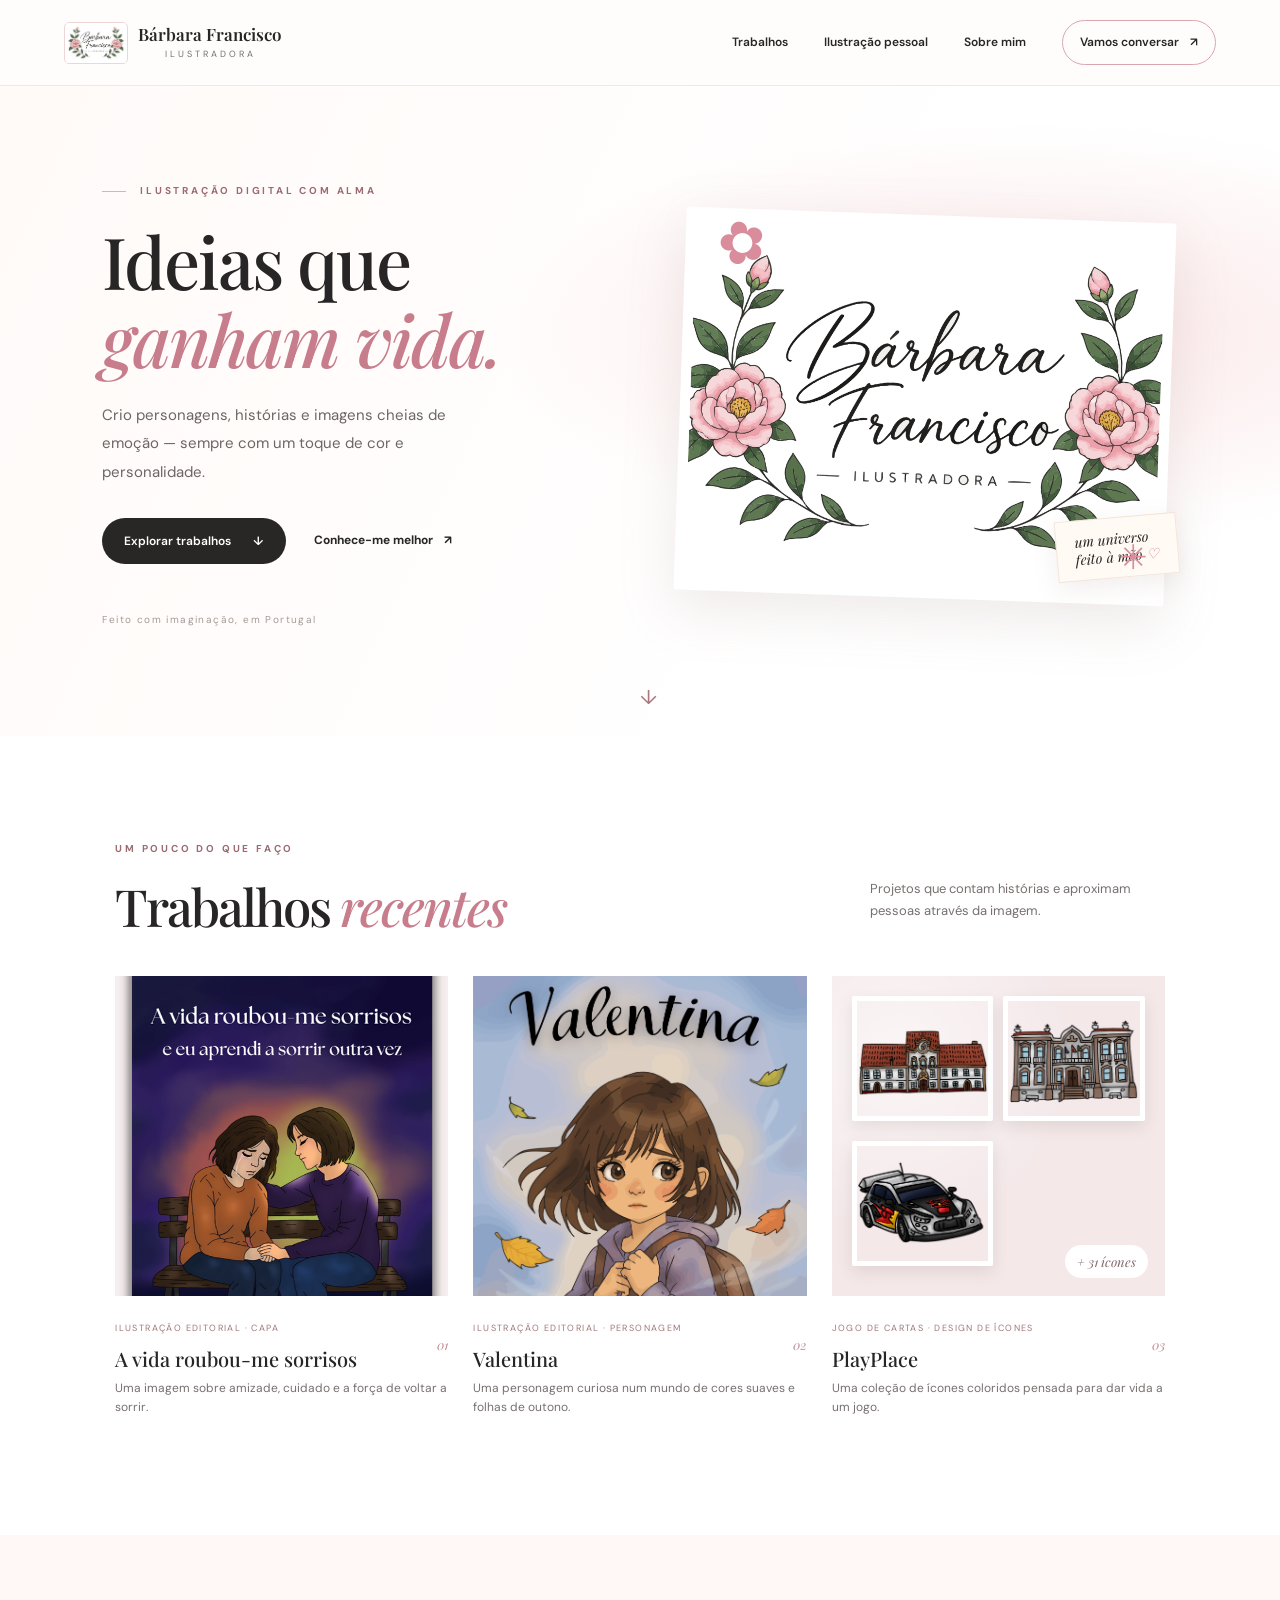
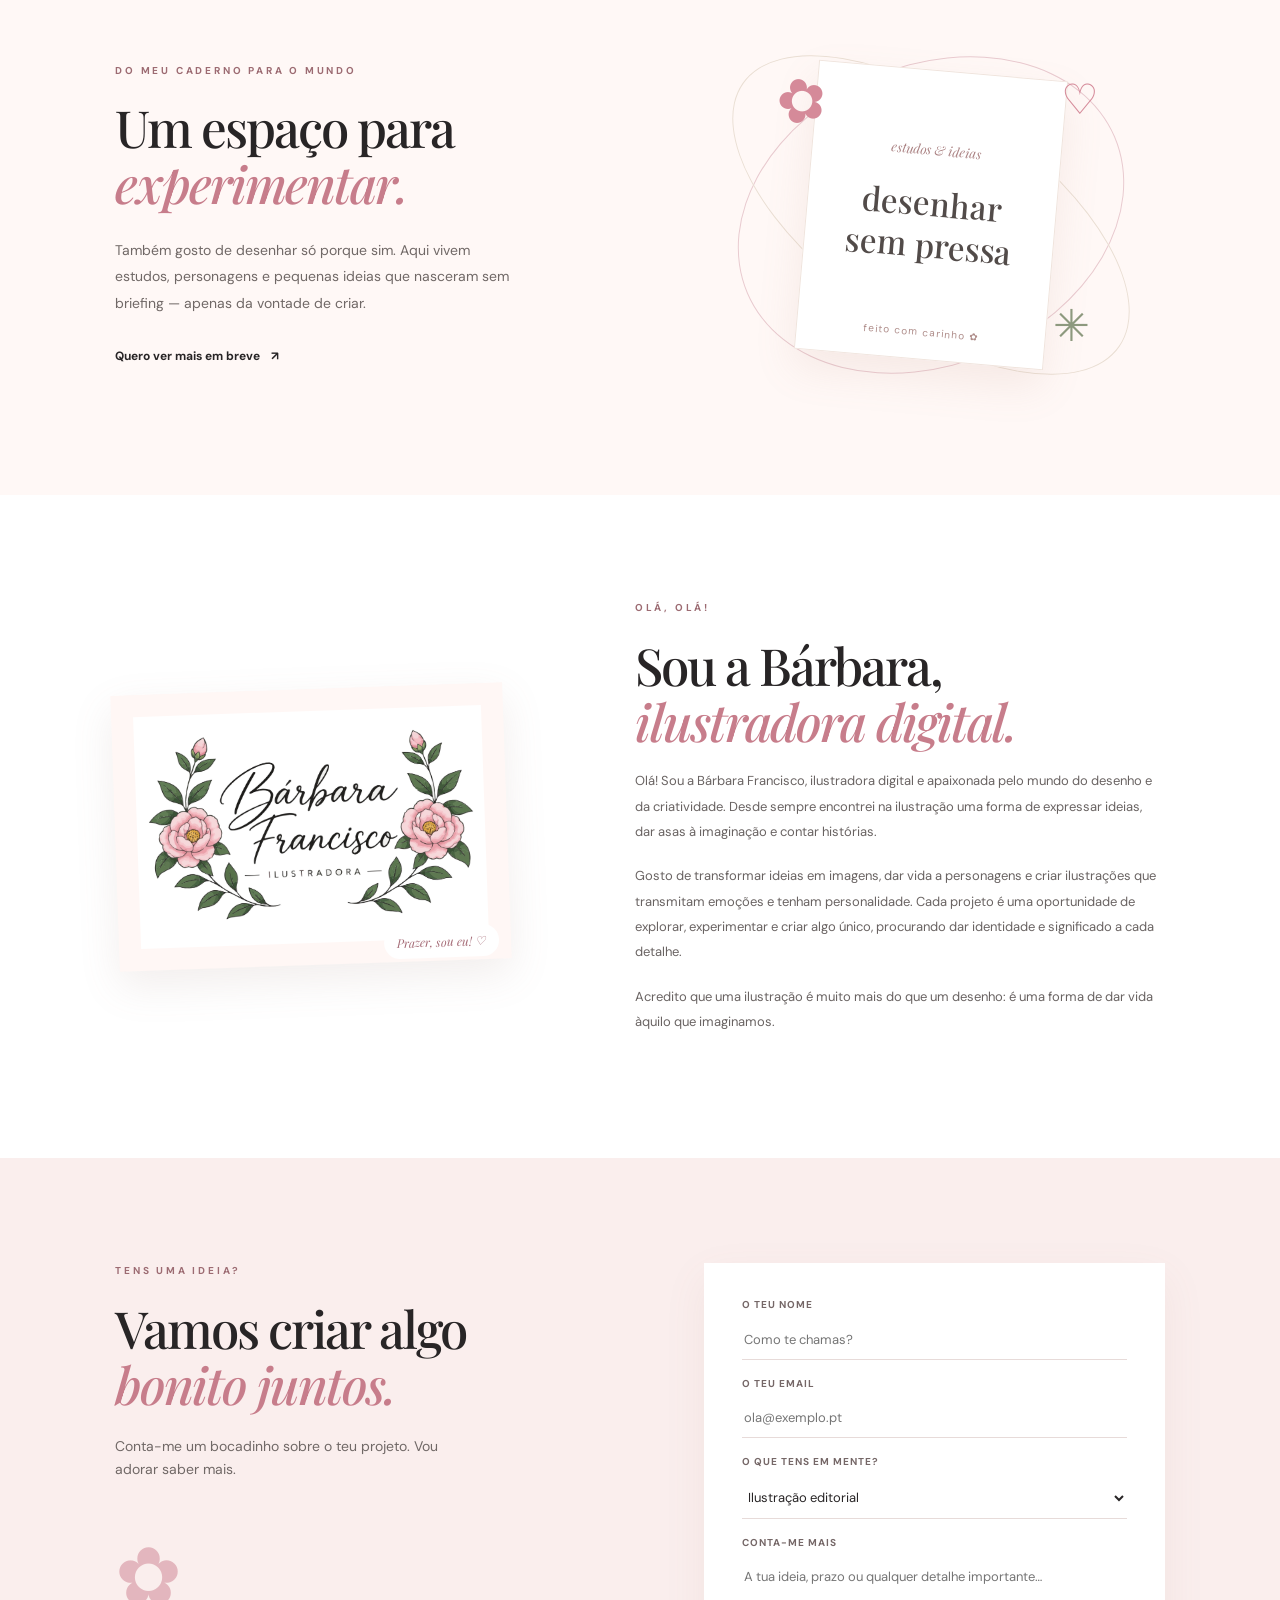
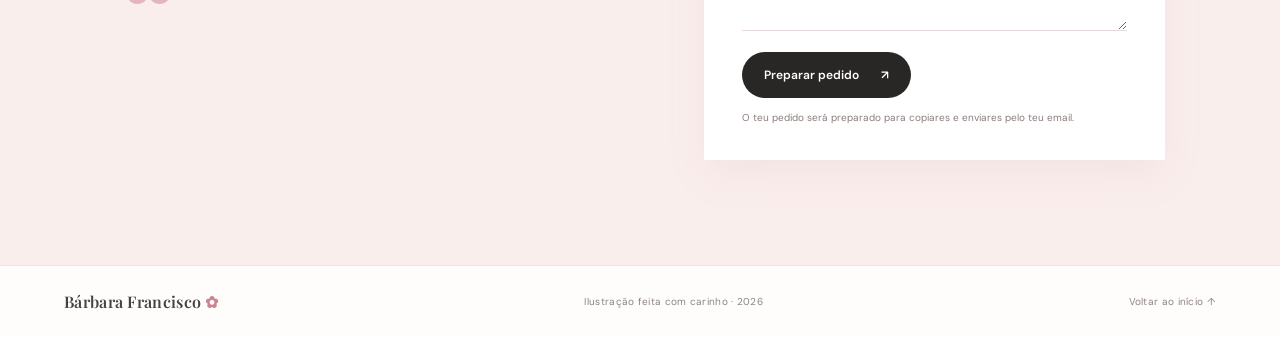
==== index.html @ 8c9d173a "Publica o portefólio inicial" ====
<!doctype html>
<html lang="pt-PT">
<head>
  <meta charset="utf-8">
  <meta name="viewport" content="width=device-width, initial-scale=1">
  <meta name="theme-color" content="#fff6f5">
  <meta name="description" content="Portefólio de Bárbara Francisco, ilustradora digital. Ilustração editorial, personagens e projetos visuais feitos com personalidade.">
  <meta name="robots" content="index,follow">
  <link rel="canonical" href="https://barbarafrancisco2007-wq.github.io/portfolio-barbara-francisco/">
  <meta property="og:title" content="Bárbara Francisco — Ilustradora">
  <meta property="og:description" content="Portefólio de Bárbara Francisco, ilustradora digital.">
  <meta property="og:image" content="https://barbarafrancisco2007-wq.github.io/portfolio-barbara-francisco/capa-vida.png">
  <title>Bárbara Francisco — Ilustradora</title>
  <link rel="preconnect" href="https://fonts.googleapis.com">
  <link rel="preconnect" href="https://fonts.gstatic.com" crossorigin>
  <link href="https://fonts.googleapis.com/css2?family=DM+Sans:wght@400;500;600;700&family=Playfair+Display:ital,wght@0,500;0,600;0,700;1,500&display=swap" rel="stylesheet">
  <link rel="stylesheet" href="styles.css">
</head>
<body>
  <header class="site-header">
    <a class="brand" href="#inicio" aria-label="Bárbara Francisco, início"><img class="brand-logo" src="logo-barbara.png" alt=""><span>Bárbara Francisco<small>ilustradora</small></span></a>
    <button class="menu-toggle" aria-label="Abrir menu" aria-expanded="false">☰</button>
    <nav class="nav" aria-label="Navegação principal">
      <a href="#trabalhos">Trabalhos</a><a href="#pessoal">Ilustração pessoal</a><a href="#sobre">Sobre mim</a><a class="nav-cta" href="#contacto">Vamos conversar <span>↗</span></a>
    </nav>
  </header>
  <main>
    <section class="hero" id="inicio">
      <div class="hero-copy">
        <p class="eyebrow"><span></span> Ilustração digital com alma</p>
        <h1>Ideias que<br><em>ganham vida.</em></h1>
        <p class="hero-text">Crio personagens, histórias e imagens cheias de emoção — sempre com um toque de cor e personalidade.</p>
        <div class="hero-actions"><a class="button button-dark" href="#trabalhos">Explorar trabalhos <span>↓</span></a><a class="text-link" href="#sobre">Conhece-me melhor <span>↗</span></a></div>
        <span class="hero-note">Feito com imaginação, em Portugal</span>
      </div>
      <div class="hero-art"><div class="hero-frame"><img src="logo-barbara.png" alt="Logótipo de Bárbara Francisco, com flores cor-de-rosa e folhagem verde"></div><span class="scribble scribble-one">✿</span><span class="scribble scribble-two">✳</span><div class="art-caption">um universo<br>feito à mão <span>♡</span></div></div>
      <a class="scroll-cue" href="#trabalhos" aria-label="Descer para trabalhos">↓</a>
    </section>
    <section class="work-section section-pad" id="trabalhos">
      <div class="section-heading"><div><p class="eyebrow">Um pouco do que faço</p><h2>Trabalhos <em>recentes</em></h2></div><p>Projetos que contam histórias e aproximam pessoas através da imagem.</p></div>
      <div class="project-grid">
        <article class="project-card project-tall"><a class="project-image" href="capa-vida.png" target="_blank" aria-label="Ver imagem da capa A vida roubou-me sorrisos"><img src="capa-vida.png" alt="Capa do livro A vida roubou-me sorrisos e eu aprendi a sorrir outra vez" loading="lazy"><span class="image-arrow">↗</span></a><div class="project-meta"><div><span class="project-type">Ilustração editorial · Capa</span><h3>A vida roubou-me sorrisos</h3></div><span class="project-index">01</span></div><p class="project-description">Uma imagem sobre amizade, cuidado e a força de voltar a sorrir.</p></article>
        <article class="project-card"><a class="project-image valentina-image" href="valentina.png" target="_blank" aria-label="Ver ilustração de Valentina"><img src="valentina.png" alt="Ilustração da personagem Valentina, com folhas de outono" loading="lazy"><span class="image-arrow">↗</span></a><div class="project-meta"><div><span class="project-type">Ilustração editorial · Personagem</span><h3>Valentina</h3></div><span class="project-index">02</span></div><p class="project-description">Uma personagem curiosa num mundo de cores suaves e folhas de outono.</p></article>
        <article class="project-card"><a class="icon-mosaic" href="#playplace" aria-label="Ver ícones do jogo PlayPlace"><img src="playplace-01.png" alt="Ícone ilustrado do jogo de cartas PlayPlace" loading="lazy"><img src="playplace-02.png" alt="Outro ícone do jogo PlayPlace" loading="lazy"><img src="playplace-03.png" alt="Outro ícone do jogo PlayPlace" loading="lazy"><span class="mosaic-label">+ 31 ícones</span></a><div class="project-meta" id="playplace"><div><span class="project-type">Jogo de cartas · Design de ícones</span><h3>PlayPlace</h3></div><span class="project-index">03</span></div><p class="project-description">Uma coleção de ícones coloridos pensada para dar vida a um jogo.</p></article>
      </div>
    </section>
    <section class="personal-section section-pad" id="pessoal"><div class="personal-copy"><p class="eyebrow">Do meu caderno para o mundo</p><h2>Um espaço para<br><em>experimentar.</em></h2><p>Também gosto de desenhar só porque sim. Aqui vivem estudos, personagens e pequenas ideias que nasceram sem briefing — apenas da vontade de criar.</p><a class="text-link" href="#contacto">Quero ver mais em breve <span>↗</span></a></div><div class="personal-art"><div class="doodle d1">✿</div><div class="doodle d2">✳</div><div class="doodle d3">♡</div><div class="note-card"><span>estudos &amp; ideias</span><strong>desenhar<br>sem pressa</strong><span class="note-mark">feito com carinho ✿</span></div><div class="orbit orbit-a"></div><div class="orbit orbit-b"></div></div></section>
    <section class="about-section section-pad" id="sobre"><div class="about-mark"><img src="logo-barbara.png" alt="Logótipo floral Bárbara Francisco — Ilustradora" loading="lazy"><span>Prazer, sou eu! ♡</span></div><div class="about-copy"><p class="eyebrow">Olá, olá!</p><h2>Sou a Bárbara,<br><em>ilustradora digital.</em></h2><p>Olá! Sou a Bárbara Francisco, ilustradora digital e apaixonada pelo mundo do desenho e da criatividade. Desde sempre encontrei na ilustração uma forma de expressar ideias, dar asas à imaginação e contar histórias.</p><p>Gosto de transformar ideias em imagens, dar vida a personagens e criar ilustrações que transmitam emoções e tenham personalidade. Cada projeto é uma oportunidade de explorar, experimentar e criar algo único, procurando dar identidade e significado a cada detalhe.</p><p>Acredito que uma ilustração é muito mais do que um desenho: é uma forma de dar vida àquilo que imaginamos.</p></div></section>
    <section class="contact-section section-pad" id="contacto"><div class="contact-intro"><p class="eyebrow">Tens uma ideia?</p><h2>Vamos criar algo<br><em>bonito juntos.</em></h2><p>Conta-me um bocadinho sobre o teu projeto. Vou adorar saber mais.</p><div class="contact-flower">✿</div></div><form class="contact-form" id="contact-form"><label>O teu nome<input name="name" autocomplete="name" placeholder="Como te chamas?" required></label><label>O teu email<input name="email" type="email" autocomplete="email" placeholder="ola@exemplo.pt" required></label><label>O que tens em mente?<select name="service"><option>Ilustração editorial</option><option>Personagens</option><option>Ícones e jogos</option><option>Outro projeto</option></select></label><label>Conta-me mais<textarea name="message" rows="3" placeholder="A tua ideia, prazo ou qualquer detalhe importante…" required></textarea></label><button class="button button-dark" type="submit">Preparar pedido <span>↗</span></button><p class="form-status" id="form-status" aria-live="polite">O teu pedido será preparado para copiares e enviares pelo teu email.</p></form></section>
  </main>
  <footer><a class="footer-brand" href="#inicio">Bárbara Francisco <span>✿</span></a><span>Ilustração feita com carinho · 2026</span><a href="#inicio">Voltar ao início ↑</a></footer>
  <script src="script.js"></script>
</body>
</html>
---- styles.css ----
:root{--pink:#e9a9b7;--pink-light:#fff1f1;--pink-pale:#fff8f6;--green:#66745d;--ink:#282526;--muted:#77706f;--line:#eadfdd;--cream:#fcf8f4;--serif:'Playfair Display',Georgia,serif;--sans:'DM Sans',Arial,sans-serif}*{box-sizing:border-box}html{scroll-behavior:smooth}body{margin:0;color:var(--ink);background:#fffdfb;font-family:var(--sans);line-height:1.65}a{color:inherit;text-decoration:none}.site-header{height:86px;padding:0 max(5vw,24px);display:flex;align-items:center;justify-content:space-between;border-bottom:1px solid #f1e9e7;background:#fffdfbf2;position:sticky;top:0;z-index:10;backdrop-filter:blur(14px)}.brand{display:flex;align-items:center;gap:10px;font-family:var(--serif);font-size:17px;font-weight:600;line-height:1.1}.brand-logo{width:64px;height:42px;object-fit:contain;object-position:center;border-radius:5px;background:#fff;border:1px solid #f0d5d7}.brand small{display:block;text-align:center;margin-top:5px;font:9px var(--sans);letter-spacing:3px;text-transform:uppercase;color:var(--muted)}.nav{display:flex;align-items:center;gap:36px;font-size:12px;font-weight:600}.nav>a:not(.nav-cta){transition:color .2s}.nav>a:hover,.text-link:hover{color:#b9657d}.nav-cta{padding:12px 17px;border:1px solid #d9a6ae;border-radius:30px}.nav-cta span,.text-link span{margin-left:8px}.menu-toggle{display:none;border:0;background:none;font-size:24px}.hero{min-height:650px;padding:68px max(8vw,32px) 78px;display:grid;grid-template-columns:1fr 1fr;align-items:center;gap:5vw;background:radial-gradient(ellipse at 80% 38%,#fbe6e7 0,transparent 37%),linear-gradient(115deg,#fffaf8,#fff 65%);position:relative;overflow:hidden}.hero-copy{max-width:560px;position:relative;z-index:2}.eyebrow{font-size:10px;text-transform:uppercase;letter-spacing:2.8px;color:#9c6b72;font-weight:700;margin:0 0 21px}.eyebrow span{display:inline-block;width:24px;height:1px;background:var(--pink);vertical-align:middle;margin-right:9px}.hero h1,h2{font:500 clamp(42px,5.6vw,74px)/1.09 var(--serif);letter-spacing:-2px;margin:0 0 24px}.hero h1 em,h2 em{color:#c77d8b;font-weight:500}.hero-text{max-width:390px;font-size:15px;color:#6c6664;line-height:1.9}.hero-actions{display:flex;align-items:center;gap:28px;margin-top:32px}.button{border:0;border-radius:40px;padding:15px 22px;font:600 12px var(--sans);cursor:pointer;display:inline-flex;gap:22px;align-items:center;transition:transform .2s,background .2s}.button:hover{transform:translateY(-2px)}.button-dark{background:#292626;color:white}.button-dark:hover{background:#5e4a4b}.text-link{font-size:12px;font-weight:700}.hero-note{display:block;margin-top:48px;color:#a49a96;font-size:10px;letter-spacing:1.4px}.hero-art{position:relative;display:grid;place-items:center;min-height:440px}.hero-frame{position:relative;width:min(100%,490px);aspect-ratio:1.28;transform:rotate(2deg);border:10px solid white;box-shadow:0 18px 55px #a78d8930;border-radius:3px;overflow:hidden;background:white}.hero-frame img{width:100%;height:100%;object-fit:cover}.scribble{position:absolute;color:#d88c9c;z-index:2}.scribble-one{top:2%;left:9%;font-size:58px;transform:rotate(-15deg)}.scribble-two{right:6%;bottom:9%;font-size:34px}.art-caption{position:absolute;right:0;bottom:11%;padding:12px 18px;background:#fffaf3;border:1px solid #f3e5db;box-shadow:0 8px 24px #977b7020;font:italic 14px var(--serif);transform:rotate(-5deg);line-height:1.25}.art-caption span{color:#d98292}.scroll-cue{position:absolute;bottom:22px;left:50%;font-size:20px;color:#aa777c}.section-pad{padding:105px max(9vw,32px)}.work-section{background:#fff}.section-heading{display:flex;justify-content:space-between;align-items:end;gap:30px;margin-bottom:42px}.section-heading h2,.personal-copy h2,.about-copy h2,.contact-intro h2{font-size:clamp(38px,4vw,54px);margin-bottom:0}.section-heading>p{max-width:295px;color:var(--muted);font-size:13px}.project-grid{display:grid;grid-template-columns:1fr 1fr 1fr;gap:25px}.project-card{min-width:0}.project-image{height:320px;display:block;position:relative;overflow:hidden;background:#f6eeee}.project-image img{height:100%;width:100%;object-fit:cover;transition:transform .45s}.project-image:hover img{transform:scale(1.035)}.project-tall .project-image img{object-position:center 30%}.valentina-image img{object-position:center 27%}.image-arrow{position:absolute;right:13px;top:13px;width:36px;height:36px;background:#fff;border-radius:50%;display:grid;place-items:center;opacity:0;transition:opacity .2s}.project-image:hover .image-arrow{opacity:1}.project-meta{display:flex;justify-content:space-between;align-items:center;padding-top:17px}.project-type{font-size:9px;letter-spacing:1.4px;text-transform:uppercase;color:#a07878}.project-meta h3{font:500 20px var(--serif);margin:5px 0}.project-index{font:italic 13px var(--serif);color:#bd8991}.project-description{font-size:12px;color:var(--muted);margin-top:2px}.icon-mosaic{height:320px;background:#f4e8e9;display:grid;grid-template-columns:1fr 1fr;gap:10px;padding:20px;position:relative;overflow:hidden}.icon-mosaic:before{content:'';position:absolute;inset:0;background:radial-gradient(circle at 20% 25%,#fff9,transparent 50%)}.icon-mosaic img{position:relative;width:100%;height:125px;object-fit:cover;border:5px solid #fff;border-radius:2px;box-shadow:0 6px 16px #624a4a20}.mosaic-label{position:absolute;bottom:18px;right:17px;background:#fff;color:#80666a;padding:8px 12px;font:italic 13px var(--serif);border-radius:20px}.personal-section{background:var(--pink-pale);display:grid;grid-template-columns:1fr 1fr;gap:9vw;align-items:center;overflow:hidden}.personal-copy{max-width:490px}.personal-copy>p:not(.eyebrow){max-width:400px;color:#706866;font-size:14px;line-height:1.9;margin:25px 0}.personal-art{height:350px;position:relative;display:grid;place-items:center}.note-card{width:250px;height:290px;background:#fff;border:1px solid #f0e4dd;box-shadow:0 18px 40px #b9877920;transform:rotate(5deg);display:flex;flex-direction:column;align-items:center;justify-content:center;position:relative;z-index:2}.note-card>span:first-child{font:italic 13px var(--serif);color:#aa8182}.note-card strong{font:500 33px/1.25 var(--serif);text-align:center;margin:24px 0;color:#524b49}.note-card .note-mark{position:absolute;bottom:18px;font-size:10px;letter-spacing:1px;color:#ae8c89}.doodle{position:absolute;z-index:3;color:#d58a99}.d1{font-size:60px;top:3%;left:17%;transform:rotate(-15deg)}.d2{font-size:44px;bottom:8%;right:16%;color:#8d997e}.d3{font-size:42px;right:14%;top:7%}.orbit{position:absolute;border:1px solid #e9cbd0;border-radius:50%;width:400px;height:300px;transform:rotate(-23deg)}.orbit-b{width:460px;height:220px;transform:rotate(35deg);border-color:#eadfd4}.about-section{display:grid;grid-template-columns:.85fr 1.15fr;gap:10vw;align-items:center;background:#fff}.about-mark{position:relative;background:#fff7f5;padding:22px;transform:rotate(-2deg);box-shadow:0 15px 40px #987b7220}.about-mark img{width:100%;display:block}.about-mark span{position:absolute;bottom:3px;right:12px;padding:8px 13px;background:#fff;border-radius:30px;font:italic 12px var(--serif);color:#a66d78}.about-copy{max-width:600px}.about-copy>p:not(.eyebrow){font-size:13px;color:#696362;line-height:1.95;margin:19px 0}.contact-section{background:#faeeed;display:grid;grid-template-columns:1fr 1fr;gap:10vw}.contact-intro{position:relative}.contact-intro>p:not(.eyebrow){max-width:330px;color:#706866;font-size:14px;margin-top:22px}.contact-flower{font-size:80px;color:#d28a98;opacity:.55;margin:30px 0}.contact-form{background:#fff;padding:34px 38px;box-shadow:0 15px 40px #936d6c14}.contact-form label{display:block;font-size:10px;letter-spacing:1px;text-transform:uppercase;font-weight:700;color:#756767;margin-bottom:16px}.contact-form input,.contact-form select,.contact-form textarea{display:block;width:100%;margin-top:6px;padding:11px 2px;border:0;border-bottom:1px solid #e7dbd9;background:transparent;font:13px var(--sans);color:var(--ink);outline:none;resize:vertical}.contact-form input:focus,.contact-form select:focus,.contact-form textarea:focus{border-color:#c77d8b}.contact-form .button{margin-top:5px}.form-status{font-size:10px;color:#897e7b;margin:12px 0 0;line-height:1.6}footer{padding:25px max(5vw,24px);display:flex;justify-content:space-between;align-items:center;border-top:1px solid #f0e6e3;color:#8d8380;font-size:10px;letter-spacing:.3px}.footer-brand{font:600 16px var(--serif);color:#494141}.footer-brand span{color:#cb8492}
@media(max-width:800px){.site-header{height:72px}.menu-toggle{display:block}.nav{display:none;position:absolute;top:71px;left:0;right:0;background:#fffdfb;padding:20px 25px 24px;flex-direction:column;align-items:stretch;gap:17px;border-bottom:1px solid var(--line)}.nav.open{display:flex}.nav-cta{text-align:center}.hero{grid-template-columns:1fr;padding-top:60px;gap:20px}.hero-copy{max-width:620px}.hero-art{min-height:350px}.hero-frame{width:min(90%,480px)}.hero-note{margin-top:28px}.section-pad{padding:75px 7vw}.project-grid{grid-template-columns:1fr 1fr}.project-card:last-child{grid-column:span 2}.project-card:last-child .icon-mosaic{height:260px;grid-template-columns:repeat(3,1fr);align-items:center}.project-card:last-child .icon-mosaic img{height:170px}.personal-section,.about-section,.contact-section{gap:5vw}.personal-art{transform:scale(.9)}.about-mark{align-self:center}}
@media(max-width:560px){.hero{padding:52px 25px 65px}.hero h1{font-size:52px}.hero-art{min-height:290px}.hero-frame{width:95%;border-width:7px}.hero-actions{gap:17px;flex-wrap:wrap}.section-pad{padding:65px 24px}.section-heading{display:block}.section-heading>p{margin-top:18px}.project-grid{grid-template-columns:1fr;gap:34px}.project-card:last-child{grid-column:auto}.project-image{height:330px}.project-card:last-child .icon-mosaic{height:290px;padding:14px;gap:6px}.project-card:last-child .icon-mosaic img{height:145px}.personal-section,.about-section,.contact-section{grid-template-columns:1fr}.personal-section{gap:15px}.personal-art{min-height:310px;transform:none}.about-section{gap:42px}.about-mark{max-width:400px;margin:auto}.contact-section{gap:30px}.contact-form{padding:26px 22px}.contact-flower{display:none}footer{flex-wrap:wrap;gap:13px}footer>span{order:3;width:100%;text-align:center}}
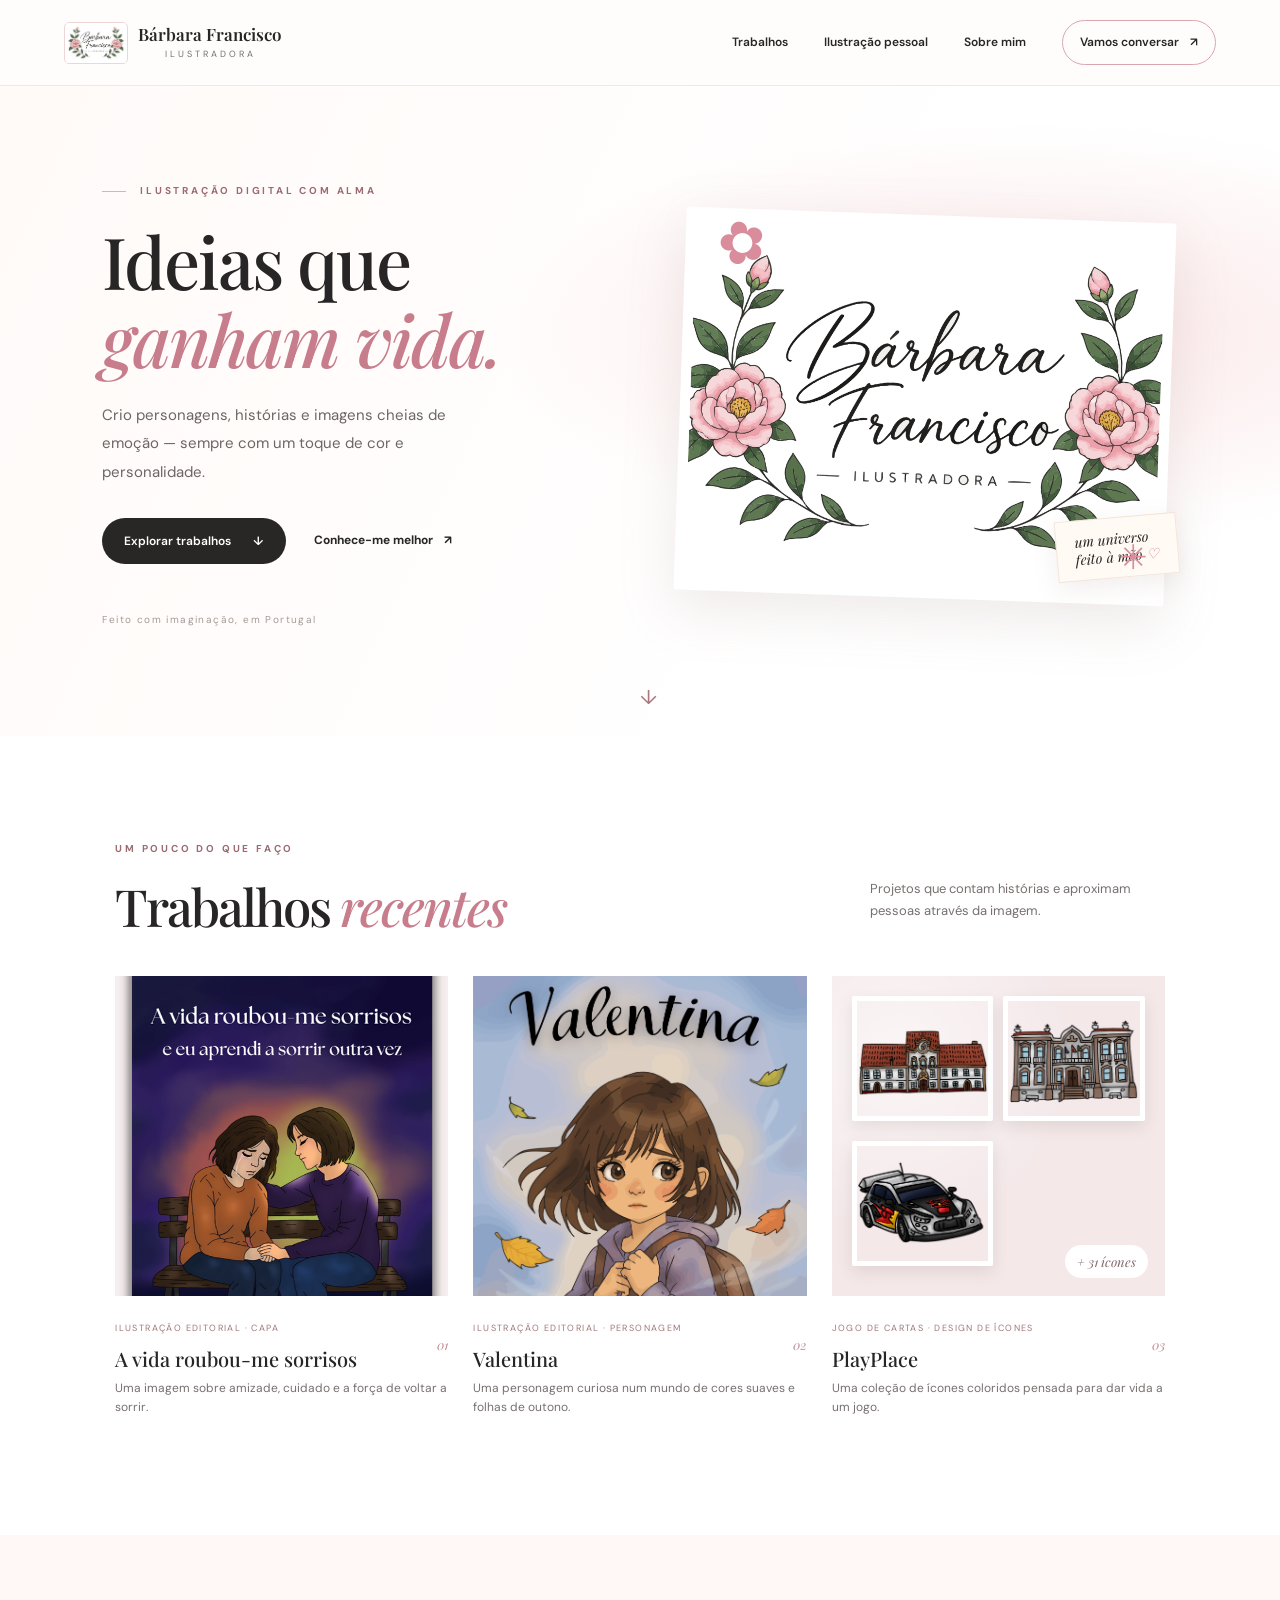
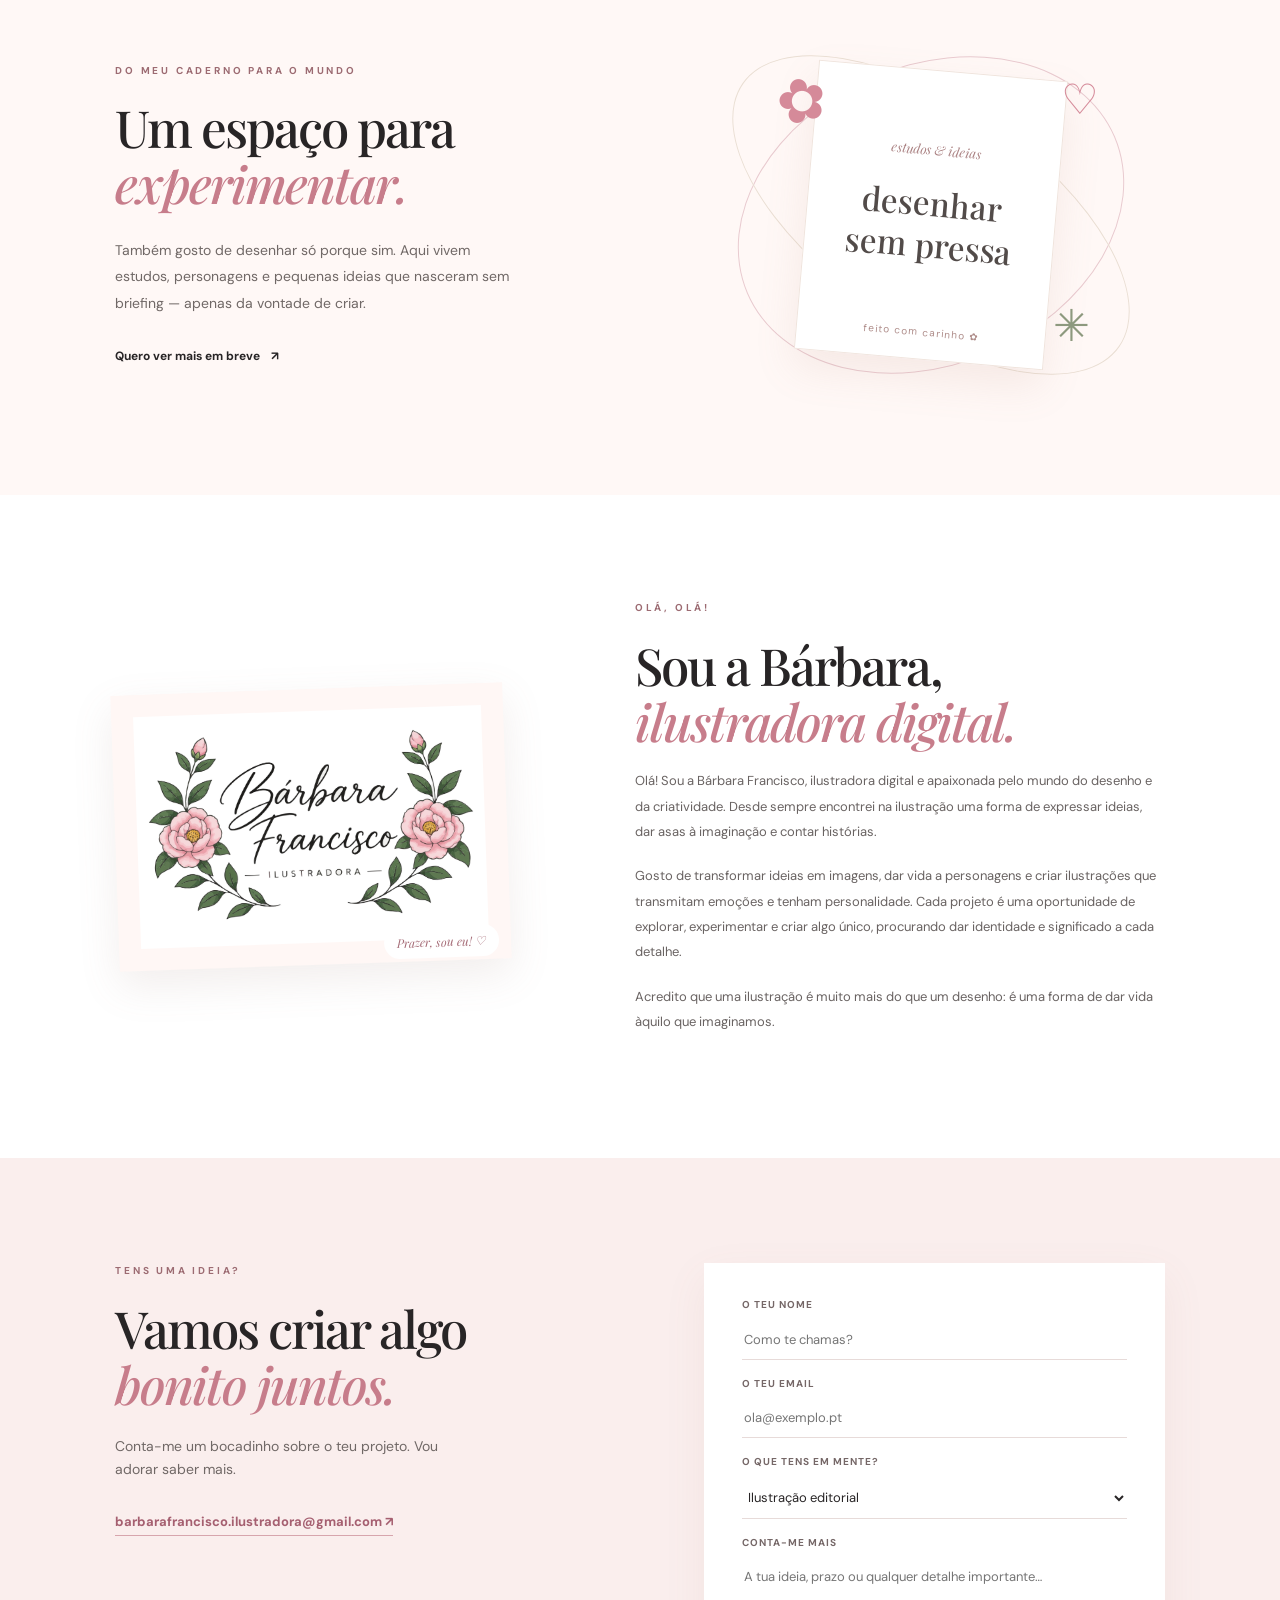
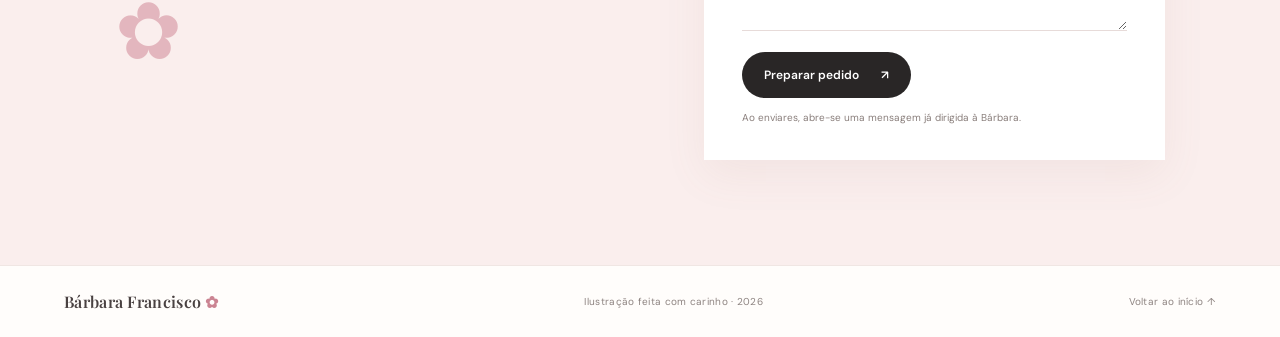
==== commit f8769bfe: "Adiciona email e prepara pedido de contacto" ====
--- a/index.html
+++ b/index.html
@@ -46,7 +46,7 @@
     </section>
     <section class="personal-section section-pad" id="pessoal"><div class="personal-copy"><p class="eyebrow">Do meu caderno para o mundo</p><h2>Um espaço para<br><em>experimentar.</em></h2><p>Também gosto de desenhar só porque sim. Aqui vivem estudos, personagens e pequenas ideias que nasceram sem briefing — apenas da vontade de criar.</p><a class="text-link" href="#contacto">Quero ver mais em breve <span>↗</span></a></div><div class="personal-art"><div class="doodle d1">✿</div><div class="doodle d2">✳</div><div class="doodle d3">♡</div><div class="note-card"><span>estudos &amp; ideias</span><strong>desenhar<br>sem pressa</strong><span class="note-mark">feito com carinho ✿</span></div><div class="orbit orbit-a"></div><div class="orbit orbit-b"></div></div></section>
     <section class="about-section section-pad" id="sobre"><div class="about-mark"><img src="logo-barbara.png" alt="Logótipo floral Bárbara Francisco — Ilustradora" loading="lazy"><span>Prazer, sou eu! ♡</span></div><div class="about-copy"><p class="eyebrow">Olá, olá!</p><h2>Sou a Bárbara,<br><em>ilustradora digital.</em></h2><p>Olá! Sou a Bárbara Francisco, ilustradora digital e apaixonada pelo mundo do desenho e da criatividade. Desde sempre encontrei na ilustração uma forma de expressar ideias, dar asas à imaginação e contar histórias.</p><p>Gosto de transformar ideias em imagens, dar vida a personagens e criar ilustrações que transmitam emoções e tenham personalidade. Cada projeto é uma oportunidade de explorar, experimentar e criar algo único, procurando dar identidade e significado a cada detalhe.</p><p>Acredito que uma ilustração é muito mais do que um desenho: é uma forma de dar vida àquilo que imaginamos.</p></div></section>
-    <section class="contact-section section-pad" id="contacto"><div class="contact-intro"><p class="eyebrow">Tens uma ideia?</p><h2>Vamos criar algo<br><em>bonito juntos.</em></h2><p>Conta-me um bocadinho sobre o teu projeto. Vou adorar saber mais.</p><div class="contact-flower">✿</div></div><form class="contact-form" id="contact-form"><label>O teu nome<input name="name" autocomplete="name" placeholder="Como te chamas?" required></label><label>O teu email<input name="email" type="email" autocomplete="email" placeholder="ola@exemplo.pt" required></label><label>O que tens em mente?<select name="service"><option>Ilustração editorial</option><option>Personagens</option><option>Ícones e jogos</option><option>Outro projeto</option></select></label><label>Conta-me mais<textarea name="message" rows="3" placeholder="A tua ideia, prazo ou qualquer detalhe importante…" required></textarea></label><button class="button button-dark" type="submit">Preparar pedido <span>↗</span></button><p class="form-status" id="form-status" aria-live="polite">O teu pedido será preparado para copiares e enviares pelo teu email.</p></form></section>
+    <section class="contact-section section-pad" id="contacto"><div class="contact-intro"><p class="eyebrow">Tens uma ideia?</p><h2>Vamos criar algo<br><em>bonito juntos.</em></h2><p>Conta-me um bocadinho sobre o teu projeto. Vou adorar saber mais.</p><a class="email-link" href="mailto:barbarafrancisco.ilustradora@gmail.com">barbarafrancisco.ilustradora@gmail.com ↗</a><div class="contact-flower">✿</div></div><form class="contact-form" id="contact-form"><label>O teu nome<input name="name" autocomplete="name" placeholder="Como te chamas?" required></label><label>O teu email<input name="email" type="email" autocomplete="email" placeholder="ola@exemplo.pt" required></label><label>O que tens em mente?<select name="service"><option>Ilustração editorial</option><option>Personagens</option><option>Ícones e jogos</option><option>Outro projeto</option></select></label><label>Conta-me mais<textarea name="message" rows="3" placeholder="A tua ideia, prazo ou qualquer detalhe importante…" required></textarea></label><button class="button button-dark" type="submit">Preparar pedido <span>↗</span></button><p class="form-status" id="form-status" aria-live="polite">Ao enviares, abre-se uma mensagem já dirigida à Bárbara.</p></form></section>
   </main>
   <footer><a class="footer-brand" href="#inicio">Bárbara Francisco <span>✿</span></a><span>Ilustração feita com carinho · 2026</span><a href="#inicio">Voltar ao início ↑</a></footer>
   <script src="script.js"></script>
--- a/styles.css
+++ b/styles.css
@@ -1,3 +1,3 @@
-:root{--pink:#e9a9b7;--pink-light:#fff1f1;--pink-pale:#fff8f6;--green:#66745d;--ink:#282526;--muted:#77706f;--line:#eadfdd;--cream:#fcf8f4;--serif:'Playfair Display',Georgia,serif;--sans:'DM Sans',Arial,sans-serif}*{box-sizing:border-box}html{scroll-behavior:smooth}body{margin:0;color:var(--ink);background:#fffdfb;font-family:var(--sans);line-height:1.65}a{color:inherit;text-decoration:none}.site-header{height:86px;padding:0 max(5vw,24px);display:flex;align-items:center;justify-content:space-between;border-bottom:1px solid #f1e9e7;background:#fffdfbf2;position:sticky;top:0;z-index:10;backdrop-filter:blur(14px)}.brand{display:flex;align-items:center;gap:10px;font-family:var(--serif);font-size:17px;font-weight:600;line-height:1.1}.brand-logo{width:64px;height:42px;object-fit:contain;object-position:center;border-radius:5px;background:#fff;border:1px solid #f0d5d7}.brand small{display:block;text-align:center;margin-top:5px;font:9px var(--sans);letter-spacing:3px;text-transform:uppercase;color:var(--muted)}.nav{display:flex;align-items:center;gap:36px;font-size:12px;font-weight:600}.nav>a:not(.nav-cta){transition:color .2s}.nav>a:hover,.text-link:hover{color:#b9657d}.nav-cta{padding:12px 17px;border:1px solid #d9a6ae;border-radius:30px}.nav-cta span,.text-link span{margin-left:8px}.menu-toggle{display:none;border:0;background:none;font-size:24px}.hero{min-height:650px;padding:68px max(8vw,32px) 78px;display:grid;grid-template-columns:1fr 1fr;align-items:center;gap:5vw;background:radial-gradient(ellipse at 80% 38%,#fbe6e7 0,transparent 37%),linear-gradient(115deg,#fffaf8,#fff 65%);position:relative;overflow:hidden}.hero-copy{max-width:560px;position:relative;z-index:2}.eyebrow{font-size:10px;text-transform:uppercase;letter-spacing:2.8px;color:#9c6b72;font-weight:700;margin:0 0 21px}.eyebrow span{display:inline-block;width:24px;height:1px;background:var(--pink);vertical-align:middle;margin-right:9px}.hero h1,h2{font:500 clamp(42px,5.6vw,74px)/1.09 var(--serif);letter-spacing:-2px;margin:0 0 24px}.hero h1 em,h2 em{color:#c77d8b;font-weight:500}.hero-text{max-width:390px;font-size:15px;color:#6c6664;line-height:1.9}.hero-actions{display:flex;align-items:center;gap:28px;margin-top:32px}.button{border:0;border-radius:40px;padding:15px 22px;font:600 12px var(--sans);cursor:pointer;display:inline-flex;gap:22px;align-items:center;transition:transform .2s,background .2s}.button:hover{transform:translateY(-2px)}.button-dark{background:#292626;color:white}.button-dark:hover{background:#5e4a4b}.text-link{font-size:12px;font-weight:700}.hero-note{display:block;margin-top:48px;color:#a49a96;font-size:10px;letter-spacing:1.4px}.hero-art{position:relative;display:grid;place-items:center;min-height:440px}.hero-frame{position:relative;width:min(100%,490px);aspect-ratio:1.28;transform:rotate(2deg);border:10px solid white;box-shadow:0 18px 55px #a78d8930;border-radius:3px;overflow:hidden;background:white}.hero-frame img{width:100%;height:100%;object-fit:cover}.scribble{position:absolute;color:#d88c9c;z-index:2}.scribble-one{top:2%;left:9%;font-size:58px;transform:rotate(-15deg)}.scribble-two{right:6%;bottom:9%;font-size:34px}.art-caption{position:absolute;right:0;bottom:11%;padding:12px 18px;background:#fffaf3;border:1px solid #f3e5db;box-shadow:0 8px 24px #977b7020;font:italic 14px var(--serif);transform:rotate(-5deg);line-height:1.25}.art-caption span{color:#d98292}.scroll-cue{position:absolute;bottom:22px;left:50%;font-size:20px;color:#aa777c}.section-pad{padding:105px max(9vw,32px)}.work-section{background:#fff}.section-heading{display:flex;justify-content:space-between;align-items:end;gap:30px;margin-bottom:42px}.section-heading h2,.personal-copy h2,.about-copy h2,.contact-intro h2{font-size:clamp(38px,4vw,54px);margin-bottom:0}.section-heading>p{max-width:295px;color:var(--muted);font-size:13px}.project-grid{display:grid;grid-template-columns:1fr 1fr 1fr;gap:25px}.project-card{min-width:0}.project-image{height:320px;display:block;position:relative;overflow:hidden;background:#f6eeee}.project-image img{height:100%;width:100%;object-fit:cover;transition:transform .45s}.project-image:hover img{transform:scale(1.035)}.project-tall .project-image img{object-position:center 30%}.valentina-image img{object-position:center 27%}.image-arrow{position:absolute;right:13px;top:13px;width:36px;height:36px;background:#fff;border-radius:50%;display:grid;place-items:center;opacity:0;transition:opacity .2s}.project-image:hover .image-arrow{opacity:1}.project-meta{display:flex;justify-content:space-between;align-items:center;padding-top:17px}.project-type{font-size:9px;letter-spacing:1.4px;text-transform:uppercase;color:#a07878}.project-meta h3{font:500 20px var(--serif);margin:5px 0}.project-index{font:italic 13px var(--serif);color:#bd8991}.project-description{font-size:12px;color:var(--muted);margin-top:2px}.icon-mosaic{height:320px;background:#f4e8e9;display:grid;grid-template-columns:1fr 1fr;gap:10px;padding:20px;position:relative;overflow:hidden}.icon-mosaic:before{content:'';position:absolute;inset:0;background:radial-gradient(circle at 20% 25%,#fff9,transparent 50%)}.icon-mosaic img{position:relative;width:100%;height:125px;object-fit:cover;border:5px solid #fff;border-radius:2px;box-shadow:0 6px 16px #624a4a20}.mosaic-label{position:absolute;bottom:18px;right:17px;background:#fff;color:#80666a;padding:8px 12px;font:italic 13px var(--serif);border-radius:20px}.personal-section{background:var(--pink-pale);display:grid;grid-template-columns:1fr 1fr;gap:9vw;align-items:center;overflow:hidden}.personal-copy{max-width:490px}.personal-copy>p:not(.eyebrow){max-width:400px;color:#706866;font-size:14px;line-height:1.9;margin:25px 0}.personal-art{height:350px;position:relative;display:grid;place-items:center}.note-card{width:250px;height:290px;background:#fff;border:1px solid #f0e4dd;box-shadow:0 18px 40px #b9877920;transform:rotate(5deg);display:flex;flex-direction:column;align-items:center;justify-content:center;position:relative;z-index:2}.note-card>span:first-child{font:italic 13px var(--serif);color:#aa8182}.note-card strong{font:500 33px/1.25 var(--serif);text-align:center;margin:24px 0;color:#524b49}.note-card .note-mark{position:absolute;bottom:18px;font-size:10px;letter-spacing:1px;color:#ae8c89}.doodle{position:absolute;z-index:3;color:#d58a99}.d1{font-size:60px;top:3%;left:17%;transform:rotate(-15deg)}.d2{font-size:44px;bottom:8%;right:16%;color:#8d997e}.d3{font-size:42px;right:14%;top:7%}.orbit{position:absolute;border:1px solid #e9cbd0;border-radius:50%;width:400px;height:300px;transform:rotate(-23deg)}.orbit-b{width:460px;height:220px;transform:rotate(35deg);border-color:#eadfd4}.about-section{display:grid;grid-template-columns:.85fr 1.15fr;gap:10vw;align-items:center;background:#fff}.about-mark{position:relative;background:#fff7f5;padding:22px;transform:rotate(-2deg);box-shadow:0 15px 40px #987b7220}.about-mark img{width:100%;display:block}.about-mark span{position:absolute;bottom:3px;right:12px;padding:8px 13px;background:#fff;border-radius:30px;font:italic 12px var(--serif);color:#a66d78}.about-copy{max-width:600px}.about-copy>p:not(.eyebrow){font-size:13px;color:#696362;line-height:1.95;margin:19px 0}.contact-section{background:#faeeed;display:grid;grid-template-columns:1fr 1fr;gap:10vw}.contact-intro{position:relative}.contact-intro>p:not(.eyebrow){max-width:330px;color:#706866;font-size:14px;margin-top:22px}.contact-flower{font-size:80px;color:#d28a98;opacity:.55;margin:30px 0}.contact-form{background:#fff;padding:34px 38px;box-shadow:0 15px 40px #936d6c14}.contact-form label{display:block;font-size:10px;letter-spacing:1px;text-transform:uppercase;font-weight:700;color:#756767;margin-bottom:16px}.contact-form input,.contact-form select,.contact-form textarea{display:block;width:100%;margin-top:6px;padding:11px 2px;border:0;border-bottom:1px solid #e7dbd9;background:transparent;font:13px var(--sans);color:var(--ink);outline:none;resize:vertical}.contact-form input:focus,.contact-form select:focus,.contact-form textarea:focus{border-color:#c77d8b}.contact-form .button{margin-top:5px}.form-status{font-size:10px;color:#897e7b;margin:12px 0 0;line-height:1.6}footer{padding:25px max(5vw,24px);display:flex;justify-content:space-between;align-items:center;border-top:1px solid #f0e6e3;color:#8d8380;font-size:10px;letter-spacing:.3px}.footer-brand{font:600 16px var(--serif);color:#494141}.footer-brand span{color:#cb8492}
+:root{--pink:#e9a9b7;--pink-light:#fff1f1;--pink-pale:#fff8f6;--green:#66745d;--ink:#282526;--muted:#77706f;--line:#eadfdd;--cream:#fcf8f4;--serif:'Playfair Display',Georgia,serif;--sans:'DM Sans',Arial,sans-serif}*{box-sizing:border-box}html{scroll-behavior:smooth}body{margin:0;color:var(--ink);background:#fffdfb;font-family:var(--sans);line-height:1.65}a{color:inherit;text-decoration:none}.site-header{height:86px;padding:0 max(5vw,24px);display:flex;align-items:center;justify-content:space-between;border-bottom:1px solid #f1e9e7;background:#fffdfbf2;position:sticky;top:0;z-index:10;backdrop-filter:blur(14px)}.brand{display:flex;align-items:center;gap:10px;font-family:var(--serif);font-size:17px;font-weight:600;line-height:1.1}.brand-logo{width:64px;height:42px;object-fit:contain;object-position:center;border-radius:5px;background:#fff;border:1px solid #f0d5d7}.brand small{display:block;text-align:center;margin-top:5px;font:9px var(--sans);letter-spacing:3px;text-transform:uppercase;color:var(--muted)}.nav{display:flex;align-items:center;gap:36px;font-size:12px;font-weight:600}.nav>a:not(.nav-cta){transition:color .2s}.nav>a:hover,.text-link:hover{color:#b9657d}.nav-cta{padding:12px 17px;border:1px solid #d9a6ae;border-radius:30px}.nav-cta span,.text-link span{margin-left:8px}.menu-toggle{display:none;border:0;background:none;font-size:24px}.hero{min-height:650px;padding:68px max(8vw,32px) 78px;display:grid;grid-template-columns:1fr 1fr;align-items:center;gap:5vw;background:radial-gradient(ellipse at 80% 38%,#fbe6e7 0,transparent 37%),linear-gradient(115deg,#fffaf8,#fff 65%);position:relative;overflow:hidden}.hero-copy{max-width:560px;position:relative;z-index:2}.eyebrow{font-size:10px;text-transform:uppercase;letter-spacing:2.8px;color:#9c6b72;font-weight:700;margin:0 0 21px}.eyebrow span{display:inline-block;width:24px;height:1px;background:var(--pink);vertical-align:middle;margin-right:9px}.hero h1,h2{font:500 clamp(42px,5.6vw,74px)/1.09 var(--serif);letter-spacing:-2px;margin:0 0 24px}.hero h1 em,h2 em{color:#c77d8b;font-weight:500}.hero-text{max-width:390px;font-size:15px;color:#6c6664;line-height:1.9}.hero-actions{display:flex;align-items:center;gap:28px;margin-top:32px}.button{border:0;border-radius:40px;padding:15px 22px;font:600 12px var(--sans);cursor:pointer;display:inline-flex;gap:22px;align-items:center;transition:transform .2s,background .2s}.button:hover{transform:translateY(-2px)}.button-dark{background:#292626;color:white}.button-dark:hover{background:#5e4a4b}.text-link{font-size:12px;font-weight:700}.hero-note{display:block;margin-top:48px;color:#a49a96;font-size:10px;letter-spacing:1.4px}.hero-art{position:relative;display:grid;place-items:center;min-height:440px}.hero-frame{position:relative;width:min(100%,490px);aspect-ratio:1.28;transform:rotate(2deg);border:10px solid white;box-shadow:0 18px 55px #a78d8930;border-radius:3px;overflow:hidden;background:white}.hero-frame img{width:100%;height:100%;object-fit:cover}.scribble{position:absolute;color:#d88c9c;z-index:2}.scribble-one{top:2%;left:9%;font-size:58px;transform:rotate(-15deg)}.scribble-two{right:6%;bottom:9%;font-size:34px}.art-caption{position:absolute;right:0;bottom:11%;padding:12px 18px;background:#fffaf3;border:1px solid #f3e5db;box-shadow:0 8px 24px #977b7020;font:italic 14px var(--serif);transform:rotate(-5deg);line-height:1.25}.art-caption span{color:#d98292}.scroll-cue{position:absolute;bottom:22px;left:50%;font-size:20px;color:#aa777c}.section-pad{padding:105px max(9vw,32px)}.work-section{background:#fff}.section-heading{display:flex;justify-content:space-between;align-items:end;gap:30px;margin-bottom:42px}.section-heading h2,.personal-copy h2,.about-copy h2,.contact-intro h2{font-size:clamp(38px,4vw,54px);margin-bottom:0}.section-heading>p{max-width:295px;color:var(--muted);font-size:13px}.project-grid{display:grid;grid-template-columns:1fr 1fr 1fr;gap:25px}.project-card{min-width:0}.project-image{height:320px;display:block;position:relative;overflow:hidden;background:#f6eeee}.project-image img{height:100%;width:100%;object-fit:cover;transition:transform .45s}.project-image:hover img{transform:scale(1.035)}.project-tall .project-image img{object-position:center 30%}.valentina-image img{object-position:center 27%}.image-arrow{position:absolute;right:13px;top:13px;width:36px;height:36px;background:#fff;border-radius:50%;display:grid;place-items:center;opacity:0;transition:opacity .2s}.project-image:hover .image-arrow{opacity:1}.project-meta{display:flex;justify-content:space-between;align-items:center;padding-top:17px}.project-type{font-size:9px;letter-spacing:1.4px;text-transform:uppercase;color:#a07878}.project-meta h3{font:500 20px var(--serif);margin:5px 0}.project-index{font:italic 13px var(--serif);color:#bd8991}.project-description{font-size:12px;color:var(--muted);margin-top:2px}.icon-mosaic{height:320px;background:#f4e8e9;display:grid;grid-template-columns:1fr 1fr;gap:10px;padding:20px;position:relative;overflow:hidden}.icon-mosaic:before{content:'';position:absolute;inset:0;background:radial-gradient(circle at 20% 25%,#fff9,transparent 50%)}.icon-mosaic img{position:relative;width:100%;height:125px;object-fit:cover;border:5px solid #fff;border-radius:2px;box-shadow:0 6px 16px #624a4a20}.mosaic-label{position:absolute;bottom:18px;right:17px;background:#fff;color:#80666a;padding:8px 12px;font:italic 13px var(--serif);border-radius:20px}.personal-section{background:var(--pink-pale);display:grid;grid-template-columns:1fr 1fr;gap:9vw;align-items:center;overflow:hidden}.personal-copy{max-width:490px}.personal-copy>p:not(.eyebrow){max-width:400px;color:#706866;font-size:14px;line-height:1.9;margin:25px 0}.personal-art{height:350px;position:relative;display:grid;place-items:center}.note-card{width:250px;height:290px;background:#fff;border:1px solid #f0e4dd;box-shadow:0 18px 40px #b9877920;transform:rotate(5deg);display:flex;flex-direction:column;align-items:center;justify-content:center;position:relative;z-index:2}.note-card>span:first-child{font:italic 13px var(--serif);color:#aa8182}.note-card strong{font:500 33px/1.25 var(--serif);text-align:center;margin:24px 0;color:#524b49}.note-card .note-mark{position:absolute;bottom:18px;font-size:10px;letter-spacing:1px;color:#ae8c89}.doodle{position:absolute;z-index:3;color:#d58a99}.d1{font-size:60px;top:3%;left:17%;transform:rotate(-15deg)}.d2{font-size:44px;bottom:8%;right:16%;color:#8d997e}.d3{font-size:42px;right:14%;top:7%}.orbit{position:absolute;border:1px solid #e9cbd0;border-radius:50%;width:400px;height:300px;transform:rotate(-23deg)}.orbit-b{width:460px;height:220px;transform:rotate(35deg);border-color:#eadfd4}.about-section{display:grid;grid-template-columns:.85fr 1.15fr;gap:10vw;align-items:center;background:#fff}.about-mark{position:relative;background:#fff7f5;padding:22px;transform:rotate(-2deg);box-shadow:0 15px 40px #987b7220}.about-mark img{width:100%;display:block}.about-mark span{position:absolute;bottom:3px;right:12px;padding:8px 13px;background:#fff;border-radius:30px;font:italic 12px var(--serif);color:#a66d78}.about-copy{max-width:600px}.about-copy>p:not(.eyebrow){font-size:13px;color:#696362;line-height:1.95;margin:19px 0}.contact-section{background:#faeeed;display:grid;grid-template-columns:1fr 1fr;gap:10vw}.contact-intro{position:relative}.contact-intro>p:not(.eyebrow){max-width:330px;color:#706866;font-size:14px;margin-top:22px}.email-link{display:inline-block;margin-top:16px;color:#a55f70;font-size:13px;font-weight:700;border-bottom:1px solid #d7a5ad;padding-bottom:3px}.email-link:hover{color:#7f4552}.contact-flower{font-size:80px;color:#d28a98;opacity:.55;margin:30px 0}.contact-form{background:#fff;padding:34px 38px;box-shadow:0 15px 40px #936d6c14}.contact-form label{display:block;font-size:10px;letter-spacing:1px;text-transform:uppercase;font-weight:700;color:#756767;margin-bottom:16px}.contact-form input,.contact-form select,.contact-form textarea{display:block;width:100%;margin-top:6px;padding:11px 2px;border:0;border-bottom:1px solid #e7dbd9;background:transparent;font:13px var(--sans);color:var(--ink);outline:none;resize:vertical}.contact-form input:focus,.contact-form select:focus,.contact-form textarea:focus{border-color:#c77d8b}.contact-form .button{margin-top:5px}.form-status{font-size:10px;color:#897e7b;margin:12px 0 0;line-height:1.6}footer{padding:25px max(5vw,24px);display:flex;justify-content:space-between;align-items:center;border-top:1px solid #f0e6e3;color:#8d8380;font-size:10px;letter-spacing:.3px}.footer-brand{font:600 16px var(--serif);color:#494141}.footer-brand span{color:#cb8492}
 @media(max-width:800px){.site-header{height:72px}.menu-toggle{display:block}.nav{display:none;position:absolute;top:71px;left:0;right:0;background:#fffdfb;padding:20px 25px 24px;flex-direction:column;align-items:stretch;gap:17px;border-bottom:1px solid var(--line)}.nav.open{display:flex}.nav-cta{text-align:center}.hero{grid-template-columns:1fr;padding-top:60px;gap:20px}.hero-copy{max-width:620px}.hero-art{min-height:350px}.hero-frame{width:min(90%,480px)}.hero-note{margin-top:28px}.section-pad{padding:75px 7vw}.project-grid{grid-template-columns:1fr 1fr}.project-card:last-child{grid-column:span 2}.project-card:last-child .icon-mosaic{height:260px;grid-template-columns:repeat(3,1fr);align-items:center}.project-card:last-child .icon-mosaic img{height:170px}.personal-section,.about-section,.contact-section{gap:5vw}.personal-art{transform:scale(.9)}.about-mark{align-self:center}}
-@media(max-width:560px){.hero{padding:52px 25px 65px}.hero h1{font-size:52px}.hero-art{min-height:290px}.hero-frame{width:95%;border-width:7px}.hero-actions{gap:17px;flex-wrap:wrap}.section-pad{padding:65px 24px}.section-heading{display:block}.section-heading>p{margin-top:18px}.project-grid{grid-template-columns:1fr;gap:34px}.project-card:last-child{grid-column:auto}.project-image{height:330px}.project-card:last-child .icon-mosaic{height:290px;padding:14px;gap:6px}.project-card:last-child .icon-mosaic img{height:145px}.personal-section,.about-section,.contact-section{grid-template-columns:1fr}.personal-section{gap:15px}.personal-art{min-height:310px;transform:none}.about-section{gap:42px}.about-mark{max-width:400px;margin:auto}.contact-section{gap:30px}.contact-form{padding:26px 22px}.contact-flower{display:none}footer{flex-wrap:wrap;gap:13px}footer>span{order:3;width:100%;text-align:center}}
+@media(max-width:560px){.hero{padding:52px 25px 65px}.hero h1{font-size:52px}.hero-art{min-height:290px}.hero-frame{width:95%;border-width:7px}.hero-actions{gap:17px;flex-wrap:wrap}.section-pad{padding:65px 24px}.section-heading{display:block}.section-heading>p{margin-top:18px}.project-grid{grid-template-columns:1fr;gap:34px}.project-card:last-child{grid-column:auto}.project-image{height:330px}.project-card:last-child .icon-mosaic{height:290px;padding:14px;gap:6px}.project-card:last-child .icon-mosaic img{height:145px}.personal-section,.about-section,.contact-section{grid-template-columns:1fr}.personal-section{gap:15px}.personal-art{min-height:310px;transform:none}.about-section{gap:42px}.about-mark{max-width:400px;margin:auto}.contact-section{gap:30px}.contact-form{padding:26px 22px}.email-link{display:inline-block;margin-top:16px;color:#a55f70;font-size:13px;font-weight:700;border-bottom:1px solid #d7a5ad;padding-bottom:3px}.email-link:hover{color:#7f4552}.contact-flower{display:none}footer{flex-wrap:wrap;gap:13px}footer>span{order:3;width:100%;text-align:center}}
